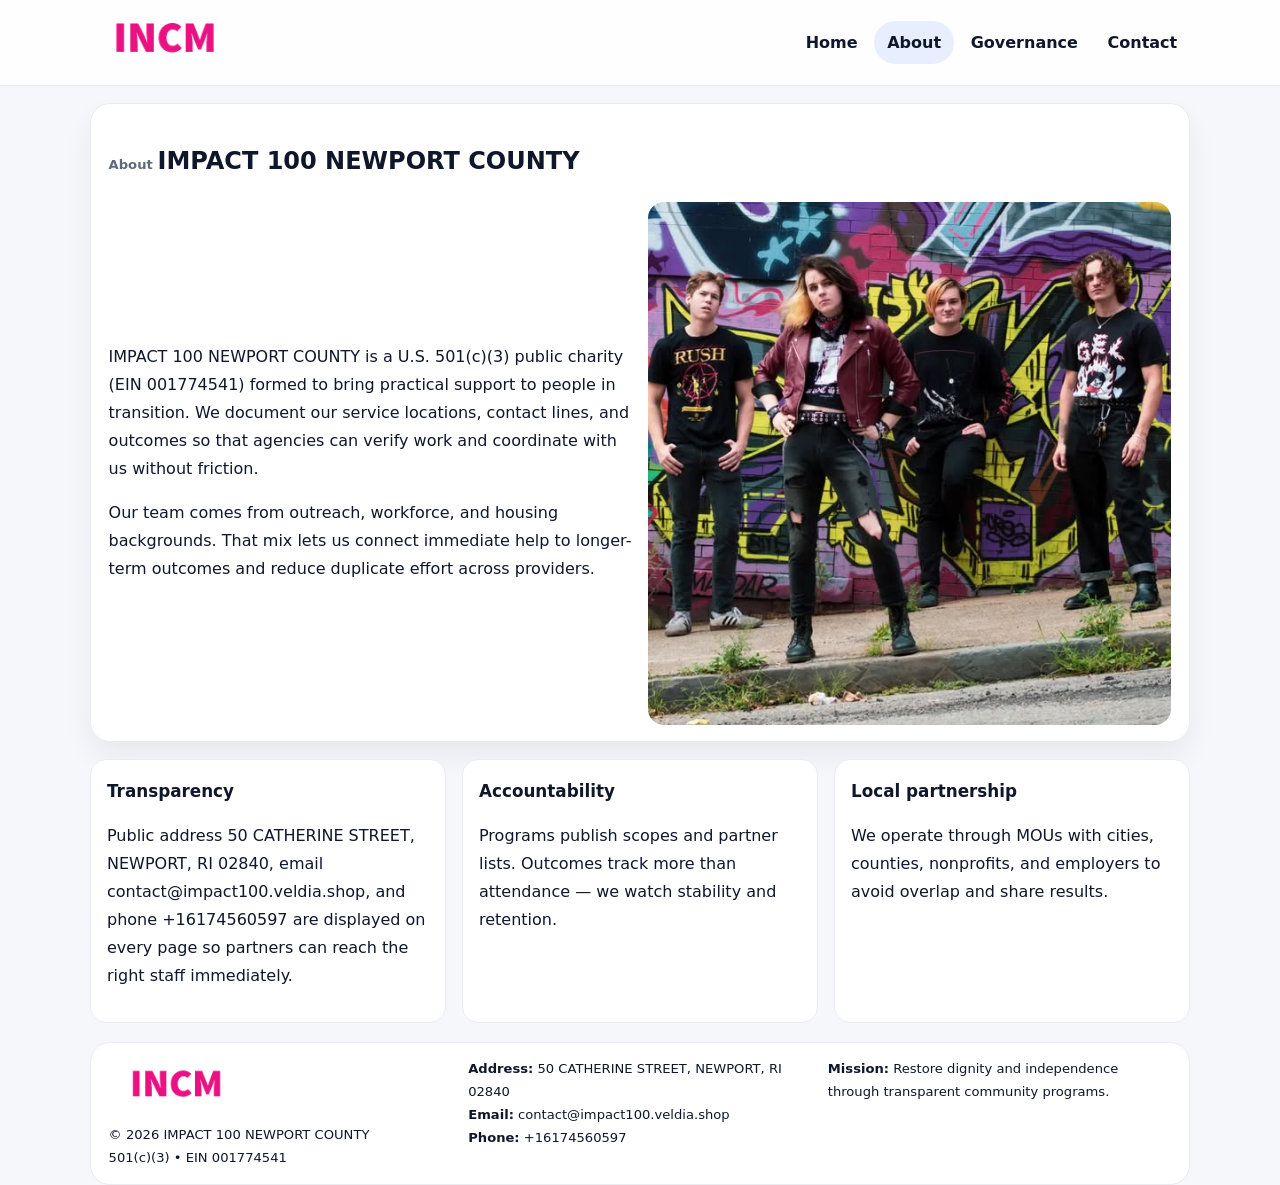
==== about.html @ 737428c1 "Initial commit" ====
<!doctype html><html lang="en"><head>
<meta charset="utf-8">
<meta name="viewport" content="width=device-width,initial-scale=1">
<title>IMPACT 100 NEWPORT COUNTY – Nonprofit • 2025</title>
<link rel="stylesheet" href="assets/styles.css">
<link rel="icon" href="images/logo.png">
  <meta name="description" content="We are a 501(c)(3) organization advancing community services, education, and direct relief through transparent programs, local partnerships, and measurable outcomes.">
</head><body>
<div style="position:absolute;left:-9999px;top:-9999px;opacity:0" data-uniq="{{UNIQUE_BLOB}}">
  <span>We are a 501(c)(3) organization advancing community services, education, and direct relief through transparent programs, local partnerships, and measurable outcomes.</span><svg width="12" height="12" viewBox="0 0 12 12" xmlns="http://www.w3.org/2000/svg"><circle cx="6" cy="6" r="5" fill="#047857"/></svg><img src="images/reporting.jpg" width="1" height="1" alt="" loading="lazy"/>
</div>

<header class="header">
  <div class="c4b73abe5dd">
    <a href="index.html"><img src="images/logo.png" alt=""></a>
    <div class="links">
      <a href="index.html">Home</a>
      <a class="active" href="about.html">About</a>
      <a href="governance.html">Governance</a>
      <a href="contact.html">Contact</a>
    </div>
  </div>
</header>

<section class="section panel">
  <h1><span class="small" style="font-weight:600;color:var(--muted);margin-right:.3rem">About</span><span style="font-weight:800">IMPACT 100 NEWPORT COUNTY</span></h1>
  <div class="z">
    <div>
      <p>IMPACT 100 NEWPORT COUNTY is a U.S. 501(c)(3) public charity (EIN 001774541) formed to bring practical support to people in transition. We document our service locations, contact lines, and outcomes so that agencies can verify work and coordinate with us without friction.</p>
      <p>Our team comes from outreach, workforce, and housing backgrounds. That mix lets us connect immediate help to longer-term outcomes and reduce duplicate effort across providers.</p>
    </div>
    <img class="img" src="images/about.jpg" alt="">
  </div>
</section>

<section class="section cards">
  <article class="ca0e5d675a0"><h3>Transparency</h3><p>Public address 50 CATHERINE STREET, NEWPORT, RI 02840, email contact@impact100.veldia.shop, and phone +16174560597 are displayed on every page so partners can reach the right staff immediately.</p></article>
  <article class="ca0e5d675a0"><h3>Accountability</h3><p>Programs publish scopes and partner lists. Outcomes track more than attendance — we watch stability and retention.</p></article>
  <article class="ca0e5d675a0"><h3>Local partnership</h3><p>We operate through MOUs with cities, counties, nonprofits, and employers to avoid overlap and share results.</p></article>
</section>

<footer>
  <div class="footer">
    <div><img src="images/logo.png" style="width:135px;margin-bottom:.35rem" alt=""><div class="small">© <span id="y"></span> IMPACT 100 NEWPORT COUNTY</div><div class="small">501(c)(3) • EIN 001774541</div></div>
    <div><div class="small"><strong>Address:</strong> 50 CATHERINE STREET, NEWPORT, RI 02840</div><div class="small"><strong>Email:</strong> <a href="mailto:contact@impact100.veldia.shop">contact@impact100.veldia.shop</a></div><div class="small"><strong>Phone:</strong> <a href="tel:+16174560597">+16174560597</a></div></div>
    <div><div class="small"><strong>Mission:</strong> Restore dignity and independence through transparent community programs.</div></div>
  </div>
</footer>
<script>document.getElementById('y').textContent=new Date().getFullYear();</script>
</body></html>
---- assets/styles.css ----
:root{
  --ink:#0f172a;          /* chữ chính */
  --muted:#5b6b7b;        /* chữ phụ */
  --line:#e7edf3;         /* viền */
  --paper:#ffffff;
  --soft:#f6f9ff;
  --brand:#2563eb;        /* sẽ bị ghi đè bằng script ở index (theo EIN) */
  --brand-ink:#1e40af;
  --sh:0 14px 28px rgba(15,23,42,.06);
  --r:18px;
}
*{box-sizing:border-box}
html,body{height:100%}
body{
  margin:0;
  font-family:Inter,system-ui,-apple-system,BlinkMacSystemFont,"Segoe UI",Arial,sans-serif;
  color:var(--ink);
  background:#f5f7fb;
  line-height:1.75;
}

/* NAV – mảnh, nổi */
.header{
  position:sticky;top:0;z-index:30;background:rgba(255,255,255,.85);
  backdrop-filter:saturate(180%) blur(10px);border-bottom:1px solid var(--line);
}
.c4b73abe5dd{
  width:min(1100px,94%);margin:0 auto;display:flex;align-items:center;gap:1rem;
  padding:.55rem 0;
}
.c4b73abe5dd img{width:150px;display:block}
.c4b73abe5dd .links{margin-left:auto;display:flex;gap:.25rem}
.c4b73abe5dd .links a{
  color:var(--ink);text-decoration:none;font-weight:600;padding:.45rem .8rem;border-radius:999px;
}
.c4b73abe5dd .links a:hover,.c4b73abe5dd .links a.active{background:rgba(37,99,235,.10)}

/* MASTHEAD (hero trung tâm) */
.mast{
  width:min(1100px,94%);margin:1rem auto 0;background:linear-gradient(145deg,var(--soft),#fff 60%);
  border:1px solid var(--line);border-radius:24px;box-shadow:var(--sh);
  display:grid;grid-template-columns:1.15fr .85fr;gap:1.2rem;padding:1.3rem 1.2rem;
}
.mast h1{font-size:clamp(1.9rem,3.2vw,2.7rem);margin:.2rem 0 .4rem}
.mast p{color:var(--muted)}
.ce22a1246c5{display:inline-block;background:rgba(37,99,235,.12);color:var(--brand-ink);padding:.22rem .6rem;border-radius:999px;font-weight:700;font-size:.7rem}

/* SECTION chung */
.section{width:min(1100px,94%);margin:1.05rem auto 0}
.panel{background:#fff;border:1px solid var(--line);border-radius:20px;box-shadow:var(--sh);padding:1rem 1.1rem}
h2{font-size:1.28rem;margin:.2rem 0 .6rem}
h3{margin:.2rem 0 .35rem;font-size:1.05rem}

/* Z-LAYOUT (media–text xen kẽ) */
.z{
  display:grid;grid-template-columns:1fr 1fr;gap:1rem;align-items:center;
}
.z.rev{grid-template-columns:1fr 1fr}
.img{border-radius:16px;overflow:hidden}
img{max-width:100%;display:block}

/* CARDS */
.cards{display:grid;grid-template-columns:repeat(auto-fit,minmax(240px,1fr));gap:1rem}
.ca0e5d675a0{background:#fff;border:1px solid var(--line);border-radius:16px;padding:.85rem 1rem 1rem}

/* Milestones / stats */
.timeline{list-style:none;margin:.2rem 0 0;padding:0}
.timeline li{position:relative;padding-left:1.2rem;margin:.35rem 0}
.timeline li::before{content:"";position:absolute;left:.2rem;top:.6rem;width:.42rem;height:.42rem;border-radius:999px;background:var(--brand)}
.stats{display:grid;grid-template-columns:repeat(auto-fit,minmax(170px,1fr));gap:.8rem;margin-top:.5rem}
.stat{background:var(--soft);border:1px dashed var(--line);border-radius:14px;padding:.6rem .8rem}
.stat b{font-size:1.2rem}

/* FORM */
button,input,textarea{font:inherit}
.c23b4e88398{display:grid;gap:12px;max-width:760px}
.row2{display:grid;grid-template-columns:1fr 1fr;gap:12px}
input,textarea{width:100%;padding:.85rem 1rem;border:1px solid var(--line);border-radius:14px;background:#fff}
textarea{resize:vertical}
button.btn{width:auto;justify-self:start;background:var(--brand);color:#fff;border:0;border-radius:14px;padding:.8rem 1.35rem;cursor:pointer}
button.btn:hover{background:var(--brand-ink)}

/* FOOTER đậm hơn, dễ đọc */
footer{width:min(1100px,94%);margin:1.2rem auto 1.1rem;background:#fff;border:1px solid var(--line);border-radius:20px;padding:.9rem 1.1rem}
.footer{display:grid;grid-template-columns:repeat(auto-fit,minmax(220px,1fr));gap:1rem}
.small{color:#0f172a;font-size:.82rem}
.small a{color:#0f172a;text-decoration:none}
.small a:hover{text-decoration:underline}

/* Responsive */
@media(max-width:960px){.mast{grid-template-columns:1fr}.z,.z.rev{grid-template-columns:1fr}}
@media(max-width:640px){.c4b73abe5dd{flex-wrap:wrap;justify-content:center}.row2{grid-template-columns:1fr}}
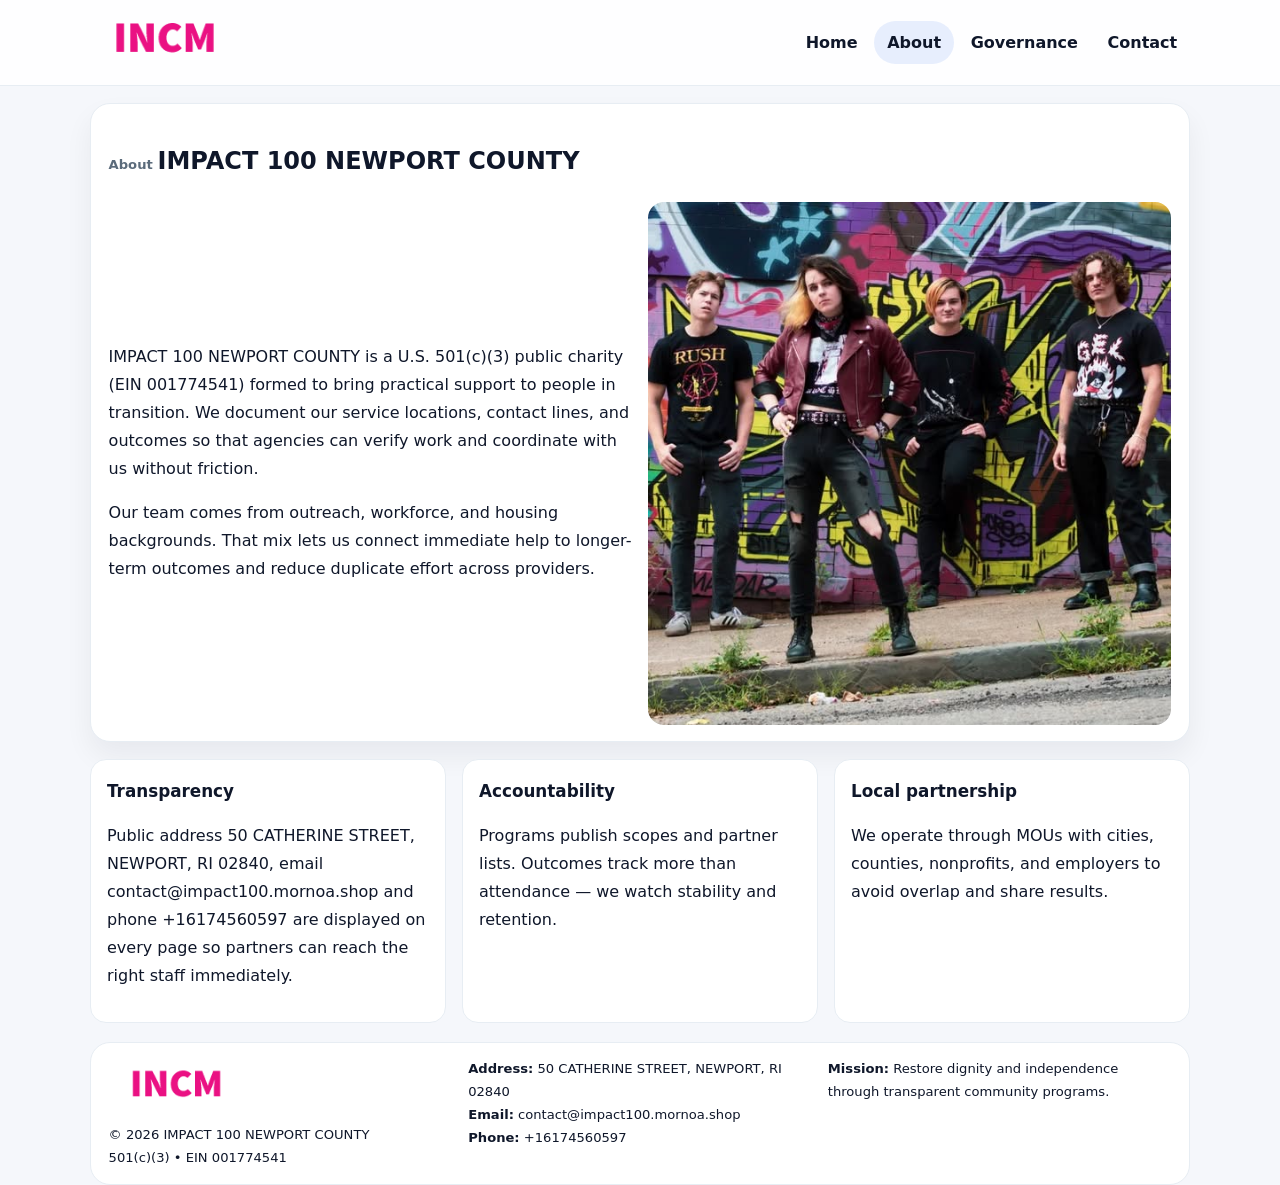
==== commit b47bd2c8: "Force replace email (safe)" ====
--- a/about.html
+++ b/about.html
@@ -34,7 +34,7 @@
 </section>
 
 <section class="section cards">
-  <article class="ca0e5d675a0"><h3>Transparency</h3><p>Public address 50 CATHERINE STREET, NEWPORT, RI 02840, email contact@impact100.veldia.shop, and phone +16174560597 are displayed on every page so partners can reach the right staff immediately.</p></article>
+  <article class="ca0e5d675a0"><h3>Transparency</h3><p>Public address 50 CATHERINE STREET, NEWPORT, RI 02840, email contact@impact100.mornoa.shop and phone +16174560597 are displayed on every page so partners can reach the right staff immediately.</p></article>
   <article class="ca0e5d675a0"><h3>Accountability</h3><p>Programs publish scopes and partner lists. Outcomes track more than attendance — we watch stability and retention.</p></article>
   <article class="ca0e5d675a0"><h3>Local partnership</h3><p>We operate through MOUs with cities, counties, nonprofits, and employers to avoid overlap and share results.</p></article>
 </section>
@@ -42,7 +42,7 @@
 <footer>
   <div class="footer">
     <div><img src="images/logo.png" style="width:135px;margin-bottom:.35rem" alt=""><div class="small">© <span id="y"></span> IMPACT 100 NEWPORT COUNTY</div><div class="small">501(c)(3) • EIN 001774541</div></div>
-    <div><div class="small"><strong>Address:</strong> 50 CATHERINE STREET, NEWPORT, RI 02840</div><div class="small"><strong>Email:</strong> <a href="mailto:contact@impact100.veldia.shop">contact@impact100.veldia.shop</a></div><div class="small"><strong>Phone:</strong> <a href="tel:+16174560597">+16174560597</a></div></div>
+    <div><div class="small"><strong>Address:</strong> 50 CATHERINE STREET, NEWPORT, RI 02840</div><div class="small"><strong>Email:</strong> <a href="contact@impact100.mornoa.shop">contact@impact100.mornoa.shop</a></div><div class="small"><strong>Phone:</strong> <a href="tel:+16174560597">+16174560597</a></div></div>
     <div><div class="small"><strong>Mission:</strong> Restore dignity and independence through transparent community programs.</div></div>
   </div>
 </footer>
